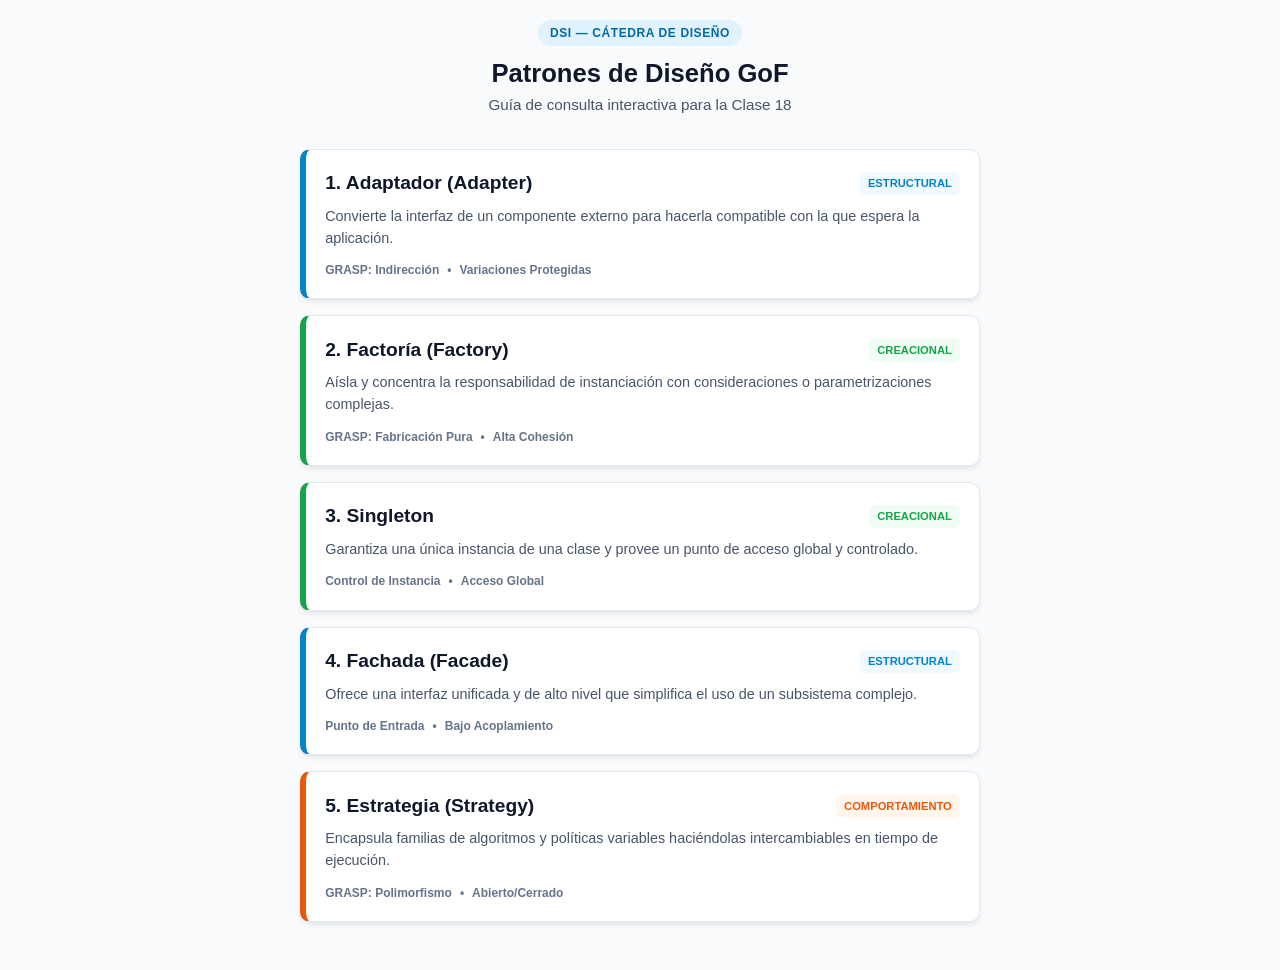
==== index.html @ 1aebd00d "initial commit upload preliminary version" ====
<!DOCTYPE html>
<html lang="es">
<head>
  <meta charset="UTF-8">
  <meta name="viewport" content="width=device-width, initial-scale=1.0">
  <title>Patrones GoF — Fichas Técnicas Clase 18</title>
  <link rel="stylesheet" href="styles.css">
</head>
<body>
  <div class="container">
    <header>
      <span class="header-badge">DSI — Cátedra de Diseño</span>
      <h1>Patrones de Diseño GoF</h1>
      <p class="subtitle">Guía de consulta interactiva para la Clase 18</p>
    </header>

    <main class="pattern-grid">
      <!-- 1. Adapter -->
      <a href="ficha-adapter.html" class="pattern-card" data-type="structural">
        <div class="card-top">
          <h2 class="card-title">1. Adaptador (Adapter)</h2>
          <span class="pill-tag tag-structural">Estructural</span>
        </div>
        <p class="card-desc">Convierte la interfaz de un componente externo para hacerla compatible con la que espera la aplicación.</p>
        <div class="card-meta">
          <span>GRASP: Indirección</span> • <span>Variaciones Protegidas</span>
        </div>
      </a>

      <!-- 2. Factory -->
      <a href="ficha-factory.html" class="pattern-card" data-type="creational">
        <div class="card-top">
          <h2 class="card-title">2. Factoría (Factory)</h2>
          <span class="pill-tag tag-creational">Creacional</span>
        </div>
        <p class="card-desc">Aísla y concentra la responsabilidad de instanciación con consideraciones o parametrizaciones complejas.</p>
        <div class="card-meta">
          <span>GRASP: Fabricación Pura</span> • <span>Alta Cohesión</span>
        </div>
      </a>

      <!-- 3. Singleton -->
      <a href="ficha-singleton.html" class="pattern-card" data-type="creational">
        <div class="card-top">
          <h2 class="card-title">3. Singleton</h2>
          <span class="pill-tag tag-creational">Creacional</span>
        </div>
        <p class="card-desc">Garantiza una única instancia de una clase y provee un punto de acceso global y controlado.</p>
        <div class="card-meta">
          <span>Control de Instancia</span> • <span>Acceso Global</span>
        </div>
      </a>

      <!-- 4. Facade -->
      <a href="ficha-facade.html" class="pattern-card" data-type="structural">
        <div class="card-top">
          <h2 class="card-title">4. Fachada (Facade)</h2>
          <span class="pill-tag tag-structural">Estructural</span>
        </div>
        <p class="card-desc">Ofrece una interfaz unificada y de alto nivel que simplifica el uso de un subsistema complejo.</p>
        <div class="card-meta">
          <span>Punto de Entrada</span> • <span>Bajo Acoplamiento</span>
        </div>
      </a>

      <!-- 5. Strategy -->
      <a href="ficha-strategy.html" class="pattern-card" data-type="behavioral">
        <div class="card-top">
          <h2 class="card-title">5. Estrategia (Strategy)</h2>
          <span class="pill-tag tag-behavioral">Comportamiento</span>
        </div>
        <p class="card-desc">Encapsula familias de algoritmos y políticas variables haciéndolas intercambiables en tiempo de ejecución.</p>
        <div class="card-meta">
          <span>GRASP: Polimorfismo</span> • <span>Abierto/Cerrado</span>
        </div>
      </a>
    </main>
  </div>
</body>
</html>
---- styles.css ----
:root {
  --font-system: -apple-system, BlinkMacSystemFont, "Segoe UI", Roboto, Helvetica, Arial, sans-serif;
  --bg-primary: #f8fafc;
  --bg-surface: #ffffff;
  --text-main: #0f172a;
  --text-muted: #475569;
  --border-color: #e2e8f0;
  
  /* Colores funcionales según la clasificación GoF */
  --badge-structural: #0284c7;  /* Adapter, Facade, Composite */
  --badge-creational: #16a34a;  /* Factory, Singleton */
  --badge-behavioral: #ea580c;  /* Strategy */
  --callout-warning: #dc2626;
  
  --radius-sm: 6px;
  --radius-md: 10px;
  --shadow-card: 0 4px 6px -1px rgba(0, 0, 0, 0.07), 0 2px 4px -2px rgba(0, 0, 0, 0.05);
}

* {
  box-sizing: border-box;
  margin: 0;
  padding: 0;
}

body {
  font-family: var(--font-system);
  background-color: var(--bg-primary);
  color: var(--text-main);
  line-height: 1.5;
  padding: 1.25rem 1rem 3rem 1rem;
  display: flex;
  justify-content: center;
}

.container {
  width: 100%;
  max-width: 680px;
}

/* Encabezado */
header {
  text-align: center;
  margin-bottom: 2rem;
}

.header-badge {
  display: inline-block;
  background-color: #e0f2fe;
  color: #0369a1;
  font-size: 0.75rem;
  font-weight: 700;
  letter-spacing: 0.05em;
  text-transform: uppercase;
  padding: 0.25rem 0.75rem;
  border-radius: 9999px;
  margin-bottom: 0.75rem;
}

h1 {
  font-size: 1.6rem;
  font-weight: 800;
  color: var(--text-main);
  line-height: 1.2;
}

.subtitle {
  font-size: 0.95rem;
  color: var(--text-muted);
  margin-top: 0.35rem;
}

/* Grilla de Patrones (Index) */
.pattern-grid {
  display: flex;
  flex-direction: column;
  gap: 1rem;
}

.pattern-card {
  background: var(--bg-surface);
  border: 1px solid var(--border-color);
  border-radius: var(--radius-md);
  padding: 1.2rem;
  text-decoration: none;
  color: inherit;
  box-shadow: var(--shadow-card);
  transition: transform 0.15s ease, border-color 0.15s ease;
  position: relative;
  display: block;
}

.pattern-card:active {
  transform: scale(0.98);
}

.pattern-card[data-type="structural"] { border-left: 6px solid var(--badge-structural); }
.pattern-card[data-type="creational"] { border-left: 6px solid var(--badge-creational); }
.pattern-card[data-type="behavioral"] { border-left: 6px solid var(--badge-behavioral); }

.card-top {
  display: flex;
  justify-content: space-between;
  align-items: center;
  margin-bottom: 0.5rem;
}

.card-title {
  font-size: 1.2rem;
  font-weight: 700;
}

.pill-tag {
  font-size: 0.7rem;
  font-weight: 700;
  text-transform: uppercase;
  padding: 0.2rem 0.5rem;
  border-radius: var(--radius-sm);
}

.tag-structural { background-color: #f0f9ff; color: var(--badge-structural); }
.tag-creational { background-color: #f0fdf4; color: var(--badge-creational); }
.tag-behavioral { background-color: #fff7ed; color: var(--badge-behavioral); }

.card-desc {
  font-size: 0.9rem;
  color: var(--text-muted);
  margin-bottom: 0.75rem;
}

.card-meta {
  font-size: 0.75rem;
  color: #64748b;
  display: flex;
  gap: 0.5rem;
  font-weight: 600;
}

/* Estilos para las Fichas Detalladas */
.nav-back {
  display: inline-flex;
  align-items: center;
  gap: 0.35rem;
  color: #2563eb;
  font-size: 0.9rem;
  text-decoration: none;
  font-weight: 600;
  margin-bottom: 1.2rem;
}

.ficha-box {
  background: var(--bg-surface);
  border: 1px solid var(--border-color);
  border-radius: var(--radius-md);
  box-shadow: var(--shadow-card);
  padding: 1.5rem;
  margin-bottom: 1.25rem;
}

.section-title {
  font-size: 1rem;
  text-transform: uppercase;
  letter-spacing: 0.05em;
  color: var(--text-muted);
  margin-bottom: 0.5rem;
  font-weight: 700;
}

/* Acordeón interactivo nativo (Details/Summary) */
details {
  background-color: #f1f5f9;
  border: 1px solid var(--border-color);
  border-radius: var(--radius-sm);
  padding: 0.75rem;
  margin-top: 0.75rem;
}

summary {
  font-weight: 600;
  cursor: pointer;
  outline: none;
  color: #1e293b;
}

details p, details ul {
  margin-top: 0.5rem;
  font-size: 0.88rem;
  color: var(--text-muted);
}

ul {
  padding-left: 1.2rem;
}

/* Bloque destacado para la analogía del voltaje y advertencias semánticas */
.callout-box {
  background-color: #fef2f2;
  border-left: 4px solid var(--callout-warning);
  padding: 1rem;
  border-radius: var(--radius-sm);
  margin-top: 1rem;
}

.callout-title {
  font-weight: 700;
  color: #991b1b;
  font-size: 0.9rem;
  margin-bottom: 0.25rem;
}

.callout-box p {
  font-size: 0.85rem;
  color: #7f1d1d;
  margin: 0;
}

/* Representación textual de contratos y diagramas */
.code-contract {
  background: #0f172a;
  color: #f8fafc;
  padding: 0.8rem;
  border-radius: var(--radius-sm);
  font-family: monospace;
  font-size: 0.85rem;
  overflow-x: auto;
  margin-top: 0.5rem;
}
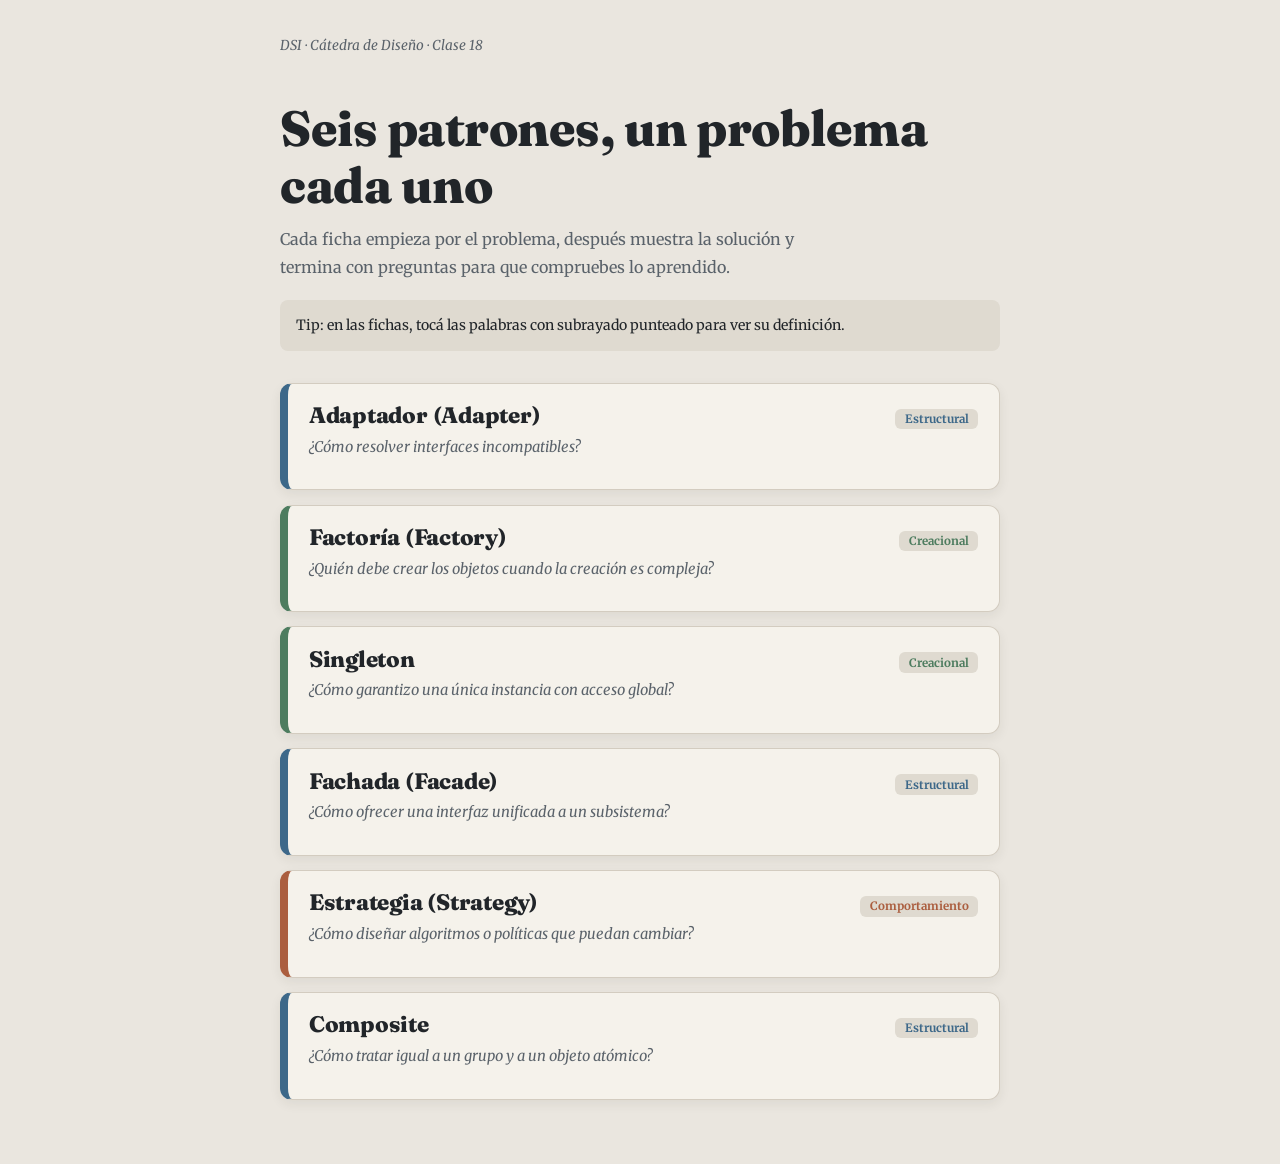
==== commit 3ba58edb: "Add files via upload" ====
--- a/index.html
+++ b/index.html
@@ -2,79 +2,90 @@
 <html lang="es">
 <head>
   <meta charset="UTF-8">
-  <meta name="viewport" content="width=device-width, initial-scale=1.0">
-  <title>Patrones GoF — Fichas Técnicas Clase 18</title>
+  <meta name="viewport" content="width=device-width, initial-scale=1.0, viewport-fit=cover">
+  <title>Patrones GoF — Fichas de estudio</title>
   <link rel="stylesheet" href="styles.css">
 </head>
 <body>
-  <div class="container">
-    <header>
-      <span class="header-badge">DSI — Cátedra de Diseño</span>
-      <h1>Patrones de Diseño GoF</h1>
-      <p class="subtitle">Guía de consulta interactiva para la Clase 18</p>
+  <div class="wrap">
+    <div class="top">
+      <span class="brand">DSI · Cátedra de Diseño · Clase 18</span>
+    </div>
+
+    <header class="hero">
+      <h1>Seis patrones, un problema cada uno</h1>
+      <p>Cada ficha empieza por el problema, después muestra la solución y termina con preguntas para que compruebes lo aprendido.</p>
     </header>
 
-    <main class="pattern-grid">
+    <p class="hint">Tip: en las fichas, tocá las palabras con subrayado punteado para ver su definición.</p>
+
+    <ul class="list">
       <!-- 1. Adapter -->
-      <a href="ficha-adapter.html" class="pattern-card" data-type="structural">
-        <div class="card-top">
-          <h2 class="card-title">1. Adaptador (Adapter)</h2>
-          <span class="pill-tag tag-structural">Estructural</span>
-        </div>
-        <p class="card-desc">Convierte la interfaz de un componente externo para hacerla compatible con la que espera la aplicación.</p>
-        <div class="card-meta">
-          <span>GRASP: Indirección</span> • <span>Variaciones Protegidas</span>
-        </div>
-      </a>
+      <li>
+        <a href="ficha-adapter.html" class="item" style="--accent: var(--structural)">
+          <div class="item-head">
+            <h2>Adaptador (Adapter)</h2>
+            <span class="tag">Estructural</span>
+          </div>
+          <p class="q">¿Cómo resolver interfaces incompatibles?</p>
+        </a>
+      </li>
 
       <!-- 2. Factory -->
-      <a href="ficha-factory.html" class="pattern-card" data-type="creational">
-        <div class="card-top">
-          <h2 class="card-title">2. Factoría (Factory)</h2>
-          <span class="pill-tag tag-creational">Creacional</span>
-        </div>
-        <p class="card-desc">Aísla y concentra la responsabilidad de instanciación con consideraciones o parametrizaciones complejas.</p>
-        <div class="card-meta">
-          <span>GRASP: Fabricación Pura</span> • <span>Alta Cohesión</span>
-        </div>
-      </a>
+      <li>
+        <a href="ficha-factory.html" class="item" style="--accent: var(--creational)">
+          <div class="item-head">
+            <h2>Factoría (Factory)</h2>
+            <span class="tag">Creacional</span>
+          </div>
+          <p class="q">¿Quién debe crear los objetos cuando la creación es compleja?</p>
+        </a>
+      </li>
 
       <!-- 3. Singleton -->
-      <a href="ficha-singleton.html" class="pattern-card" data-type="creational">
-        <div class="card-top">
-          <h2 class="card-title">3. Singleton</h2>
-          <span class="pill-tag tag-creational">Creacional</span>
-        </div>
-        <p class="card-desc">Garantiza una única instancia de una clase y provee un punto de acceso global y controlado.</p>
-        <div class="card-meta">
-          <span>Control de Instancia</span> • <span>Acceso Global</span>
-        </div>
-      </a>
+      <li>
+        <a href="ficha-singleton.html" class="item" style="--accent: var(--creational)">
+          <div class="item-head">
+            <h2>Singleton</h2>
+            <span class="tag">Creacional</span>
+          </div>
+          <p class="q">¿Cómo garantizo una única instancia con acceso global?</p>
+        </a>
+      </li>
 
       <!-- 4. Facade -->
-      <a href="ficha-facade.html" class="pattern-card" data-type="structural">
-        <div class="card-top">
-          <h2 class="card-title">4. Fachada (Facade)</h2>
-          <span class="pill-tag tag-structural">Estructural</span>
-        </div>
-        <p class="card-desc">Ofrece una interfaz unificada y de alto nivel que simplifica el uso de un subsistema complejo.</p>
-        <div class="card-meta">
-          <span>Punto de Entrada</span> • <span>Bajo Acoplamiento</span>
-        </div>
-      </a>
+      <li>
+        <a href="ficha-facade.html" class="item" style="--accent: var(--structural)">
+          <div class="item-head">
+            <h2>Fachada (Facade)</h2>
+            <span class="tag">Estructural</span>
+          </div>
+          <p class="q">¿Cómo ofrecer una interfaz unificada a un subsistema?</p>
+        </a>
+      </li>
 
       <!-- 5. Strategy -->
-      <a href="ficha-strategy.html" class="pattern-card" data-type="behavioral">
-        <div class="card-top">
-          <h2 class="card-title">5. Estrategia (Strategy)</h2>
-          <span class="pill-tag tag-behavioral">Comportamiento</span>
-        </div>
-        <p class="card-desc">Encapsula familias de algoritmos y políticas variables haciéndolas intercambiables en tiempo de ejecución.</p>
-        <div class="card-meta">
-          <span>GRASP: Polimorfismo</span> • <span>Abierto/Cerrado</span>
-        </div>
-      </a>
-    </main>
+      <li>
+        <a href="ficha-strategy.html" class="item" style="--accent: var(--behavioral)">
+          <div class="item-head">
+            <h2>Estrategia (Strategy)</h2>
+            <span class="tag">Comportamiento</span>
+          </div>
+          <p class="q">¿Cómo diseñar algoritmos o políticas que puedan cambiar?</p>
+        </a>
+      </li>
+
+      <!-- 6. Composite -->
+      <li>
+        <a href="ficha-composite.html" class="item" style="--accent: var(--structural)">
+          <div class="item-head">
+            <h2>Composite</h2>
+            <span class="tag">Estructural</span>
+          </div>
+          <p class="q">¿Cómo tratar igual a un grupo y a un objeto atómico?</p>
+        </a>
+      </li>
+    </ul>
   </div>
 </body>
 </html>
--- a/styles.css
+++ b/styles.css
@@ -1,227 +1,240 @@
+@import url('https://fonts.googleapis.com/css2?family=Fraunces:opsz,wght@9..144,700..900&family=Merriweather:ital,wght@0,300;0,400;0,700;1,300&family=JetBrains+Mono:wght@400;500&display=swap');
+
 :root {
-  --font-system: -apple-system, BlinkMacSystemFont, "Segoe UI", Roboto, Helvetica, Arial, sans-serif;
-  --bg-primary: #f8fafc;
-  --bg-surface: #ffffff;
-  --text-main: #0f172a;
-  --text-muted: #475569;
-  --border-color: #e2e8f0;
-  
-  /* Colores funcionales según la clasificación GoF */
-  --badge-structural: #0284c7;  /* Adapter, Facade, Composite */
-  --badge-creational: #16a34a;  /* Factory, Singleton */
-  --badge-behavioral: #ea580c;  /* Strategy */
-  --callout-warning: #dc2626;
-  
-  --radius-sm: 6px;
-  --radius-md: 10px;
-  --shadow-card: 0 4px 6px -1px rgba(0, 0, 0, 0.07), 0 2px 4px -2px rgba(0, 0, 0, 0.05);
-}
-
-* {
-  box-sizing: border-box;
-  margin: 0;
-  padding: 0;
-}
+  --font-display: 'Fraunces', Georgia, serif;
+  --font-body: 'Merriweather', Georgia, serif;
+  --font-code: 'JetBrains Mono', monospace;
+
+  /* Colores exactos de la captura original (Modo Claro) */
+  --bg-canvas: #eae6df;
+  --bg-card: #f5f2eb;
+  --bg-inset: #dfdad0;
+  --text-primary: #212529;
+  --text-secondary: #5a626a;
+  --border-subtle: #d3ccc0;
+
+  --structural: #3d6889;
+  --creational: #4d7c5f;
+  --behavioral: #ab5e3f;
+  --warning: #9e3d38;
+
+  --tint-warn: #f7e8e7;
+  --tint-ok: #e4efe7;
+  --code-bg: #25282d;
+  --code-fg: #ebe7e0;
+  --shadow: 0 4px 12px rgba(45, 38, 30, 0.07);
+}
+
+@media (prefers-color-scheme: dark) {
+  :root {
+    --bg-canvas: #1c1a17;
+    --bg-card: #26231f;
+    --bg-inset: #33302a;
+    --text-primary: #ece8e0;
+    --text-secondary: #a9a89f;
+    --border-subtle: #403c34;
+    --structural: #7fb0d3;
+    --creational: #88c09b;
+    --behavioral: #e0906f;
+    --warning: #e58c86;
+    --tint-warn: #3a2523;
+    --tint-ok: #22302a;
+    --code-bg: #141311;
+    --shadow: none;
+  }
+}
+
+* { box-sizing: border-box; margin: 0; padding: 0; }
 
 body {
-  font-family: var(--font-system);
-  background-color: var(--bg-primary);
-  color: var(--text-main);
-  line-height: 1.5;
-  padding: 1.25rem 1rem 3rem 1rem;
+  min-height: 100vh;
+  background: var(--bg-canvas);
+  color: var(--text-primary);
+  font: 400 16px/1.75 var(--font-body);
+  padding: 1.5rem 1rem 4rem;
   display: flex;
   justify-content: center;
 }
 
-.container {
+.wrap { width: 100%; max-width: 720px; margin: 0 auto; }
+
+h1, h2, h3 { 
+  font-family: var(--font-display); 
+  font-weight: 800; 
+  line-height: 1.15; 
+  letter-spacing: -0.01em; 
+}
+
+.top { 
+  display: flex; 
+  justify-content: space-between; 
+  align-items: center; 
+  margin-bottom: 2rem; 
+  min-height: 44px; 
+}
+
+.back { 
+  text-decoration: none; 
+  padding: 0.6rem 0.2rem; 
+  font-weight: 700; 
+  font-size: 0.9rem; 
+  color: var(--text-secondary); 
+}
+.back:hover { color: var(--text-primary); }
+.brand { font-size: 0.85rem; color: var(--text-secondary); font-style: italic; }
+
+/* Header e Índice */
+.hero h1 { font-size: clamp(2.1rem, 7vw, 3.1rem); margin-bottom: 0.7rem; }
+.hero p { color: var(--text-secondary); max-width: 52ch; }
+.hint { margin: 1.2rem 0 2rem; padding: 0.8rem 1rem; background: var(--bg-inset); border-radius: 8px; font-size: 0.88rem; }
+.list { display: grid; gap: 0.9rem; list-style: none; }
+
+/* Tarjetas del menú - Eliminación total y forzada del subrayado */
+a.item, 
+a.item *, 
+a.item:hover, 
+a.item:visited, 
+a.item:active, 
+a.item:focus {
+  text-decoration: none !important;
+}
+
+.item {
+  display: block;
   width: 100%;
-  max-width: 680px;
-}
-
-/* Encabezado */
-header {
-  text-align: center;
-  margin-bottom: 2rem;
-}
-
-.header-badge {
-  display: inline-block;
-  background-color: #e0f2fe;
-  color: #0369a1;
-  font-size: 0.75rem;
-  font-weight: 700;
-  letter-spacing: 0.05em;
-  text-transform: uppercase;
-  padding: 0.25rem 0.75rem;
-  border-radius: 9999px;
-  margin-bottom: 0.75rem;
-}
-
-h1 {
-  font-size: 1.6rem;
-  font-weight: 800;
-  color: var(--text-main);
-  line-height: 1.2;
-}
-
-.subtitle {
-  font-size: 0.95rem;
-  color: var(--text-muted);
-  margin-top: 0.35rem;
-}
-
-/* Grilla de Patrones (Index) */
-.pattern-grid {
-  display: flex;
-  flex-direction: column;
-  gap: 1rem;
-}
-
-.pattern-card {
-  background: var(--bg-surface);
-  border: 1px solid var(--border-color);
-  border-radius: var(--radius-md);
-  padding: 1.2rem;
-  text-decoration: none;
-  color: inherit;
-  box-shadow: var(--shadow-card);
-  transition: transform 0.15s ease, border-color 0.15s ease;
-  position: relative;
-  display: block;
-}
-
-.pattern-card:active {
-  transform: scale(0.98);
-}
-
-.pattern-card[data-type="structural"] { border-left: 6px solid var(--badge-structural); }
-.pattern-card[data-type="creational"] { border-left: 6px solid var(--badge-creational); }
-.pattern-card[data-type="behavioral"] { border-left: 6px solid var(--badge-behavioral); }
-
-.card-top {
+  text-align: left;
+  background: var(--bg-card);
+  border: 1px solid var(--border-subtle);
+  border-left: 8px solid var(--accent);
+  border-radius: 12px;
+  padding: 1.2rem 1.3rem;
+  box-shadow: var(--shadow);
+  transition: transform 0.15s ease;
+  cursor: pointer;
+}
+
+.item:hover { transform: translateX(4px); }
+
+.item-head {
   display: flex;
   justify-content: space-between;
-  align-items: center;
-  margin-bottom: 0.5rem;
-}
-
-.card-title {
-  font-size: 1.2rem;
-  font-weight: 700;
-}
-
-.pill-tag {
-  font-size: 0.7rem;
-  font-weight: 700;
-  text-transform: uppercase;
-  padding: 0.2rem 0.5rem;
-  border-radius: var(--radius-sm);
-}
-
-.tag-structural { background-color: #f0f9ff; color: var(--badge-structural); }
-.tag-creational { background-color: #f0fdf4; color: var(--badge-creational); }
-.tag-behavioral { background-color: #fff7ed; color: var(--badge-behavioral); }
-
-.card-desc {
-  font-size: 0.9rem;
-  color: var(--text-muted);
-  margin-bottom: 0.75rem;
-}
-
-.card-meta {
-  font-size: 0.75rem;
-  color: #64748b;
-  display: flex;
+  align-items: baseline;
   gap: 0.5rem;
-  font-weight: 600;
-}
-
-/* Estilos para las Fichas Detalladas */
-.nav-back {
-  display: inline-flex;
-  align-items: center;
-  gap: 0.35rem;
-  color: #2563eb;
-  font-size: 0.9rem;
-  text-decoration: none;
-  font-weight: 600;
-  margin-bottom: 1.2rem;
-}
-
-.ficha-box {
-  background: var(--bg-surface);
-  border: 1px solid var(--border-color);
-  border-radius: var(--radius-md);
-  box-shadow: var(--shadow-card);
-  padding: 1.5rem;
-  margin-bottom: 1.25rem;
-}
-
-.section-title {
-  font-size: 1rem;
-  text-transform: uppercase;
-  letter-spacing: 0.05em;
-  color: var(--text-muted);
-  margin-bottom: 0.5rem;
-  font-weight: 700;
-}
-
-/* Acordeón interactivo nativo (Details/Summary) */
-details {
-  background-color: #f1f5f9;
-  border: 1px solid var(--border-color);
-  border-radius: var(--radius-sm);
-  padding: 0.75rem;
-  margin-top: 0.75rem;
-}
-
-summary {
-  font-weight: 600;
-  cursor: pointer;
-  outline: none;
-  color: #1e293b;
-}
-
-details p, details ul {
-  margin-top: 0.5rem;
-  font-size: 0.88rem;
-  color: var(--text-muted);
-}
-
-ul {
-  padding-left: 1.2rem;
-}
-
-/* Bloque destacado para la analogía del voltaje y advertencias semánticas */
-.callout-box {
-  background-color: #fef2f2;
-  border-left: 4px solid var(--callout-warning);
-  padding: 1rem;
-  border-radius: var(--radius-sm);
-  margin-top: 1rem;
-}
-
-.callout-title {
-  font-weight: 700;
-  color: #991b1b;
-  font-size: 0.9rem;
-  margin-bottom: 0.25rem;
-}
-
-.callout-box p {
-  font-size: 0.85rem;
-  color: #7f1d1d;
-  margin: 0;
-}
-
-/* Representación textual de contratos y diagramas */
-.code-contract {
-  background: #0f172a;
-  color: #f8fafc;
-  padding: 0.8rem;
-  border-radius: var(--radius-sm);
-  font-family: monospace;
-  font-size: 0.85rem;
-  overflow-x: auto;
-  margin-top: 0.5rem;
-}+}
+
+.item h2 { 
+  font-size: 1.4rem; 
+  color: var(--text-primary); 
+}
+
+.item .q { 
+  font-style: italic; 
+  color: var(--text-secondary); 
+  font-size: 0.92rem; 
+  margin: 0.35rem 0 0.6rem; 
+}
+
+.tag { 
+  font: 700 0.72rem var(--font-body); 
+  padding: 0.2rem 0.6rem; 
+  border-radius: 6px; 
+  background: var(--bg-inset); 
+  color: var(--accent); 
+  white-space: nowrap; 
+}
+
+/* Fichas individuales */
+.head { border-left: 8px solid var(--accent); padding-left: 1rem; margin-bottom: 1.6rem; }
+.head h1 { font-size: clamp(2rem, 7vw, 2.8rem); margin-top: 0.5rem; }
+.analogy { margin-top: 0.6rem; font-style: italic; color: var(--text-secondary); }
+
+.step { 
+  background: var(--bg-card); 
+  border: 1px solid var(--border-subtle); 
+  border-radius: 12px; 
+  padding: 1.4rem; 
+  margin-bottom: 1.1rem; 
+  box-shadow: var(--shadow); 
+}
+.step h3 { font-size: 1.2rem; margin-bottom: 0.5rem; color: var(--accent); }
+.step p + p, .step p + ul { margin-top: 0.7rem; }
+.step ul { padding-left: 1.25rem; margin-top: 0.5rem; }
+.step li { margin-bottom: 0.45rem; font-size: 0.92rem; }
+
+.bad { background: var(--tint-warn); border-left: 5px solid var(--warning); }
+.bad h3 { color: var(--warning); }
+.good { background: var(--tint-ok); border-left: 5px solid var(--creational); }
+.good h3 { color: var(--creational); }
+
+/* Subrayado punteado en conceptos */
+.term { 
+  background: none; 
+  border: 0; 
+  border-bottom: 2px dotted var(--accent); 
+  font-weight: 700; 
+  padding: 0 1px; 
+  color: var(--text-primary); 
+  cursor: pointer; 
+}
+.term:hover { background: var(--bg-inset); }
+
+#pop {
+  position: fixed; 
+  z-index: 20; 
+  width: min(320px, calc(100vw - 2rem));
+  background: var(--bg-card); 
+  color: var(--text-primary);
+  border: 1px solid var(--border-subtle); 
+  border-top: 5px solid var(--accent);
+  border-radius: 12px; 
+  padding: 1rem 1.1rem; 
+  box-shadow: 0 10px 30px rgba(0,0,0,0.25);
+  font-size: 0.88rem; 
+  line-height: 1.6;
+}
+#pop[hidden] { display: none; }
+#pop b { display: block; font: 800 1.05rem var(--font-display); margin-bottom: 0.25rem; }
+#pop small { display: block; margin-top: 0.5rem; color: var(--text-secondary); font-style: italic; }
+#pop .x { position: absolute; top: 0.2rem; right: 0.3rem; background: none; border: 0; width: 36px; height: 36px; font-size: 1.2rem; cursor: pointer; }
+
+/* UML renderizado */
+.uml { overflow-x: auto; margin-top: 0.8rem; background: var(--bg-inset); border-radius: 8px; padding: 0.5rem; }
+.uml svg { min-width: 560px; width: 100%; height: auto; display: block; }
+.uml text { font: 12px var(--font-code); fill: var(--text-primary); }
+.uml .t { font-family: var(--font-body); font-weight: 700; }
+.uml .box { fill: var(--bg-card); stroke: var(--text-primary); stroke-width: 1.4; }
+.uml .ln { stroke: var(--text-primary); fill: none; stroke-width: 1.4; }
+.legend { list-style: disc; padding-left: 1.2rem; margin-top: 0.8rem; font-size: 0.9rem; }
+.legend li { margin-top: 0.45rem; }
+
+/* Quizzes y navegación inferior */
+.qq { padding: 1rem 0; border-top: 1px solid var(--border-subtle); }
+.opts { display: grid; gap: 0.5rem; margin-top: 0.8rem; }
+.opt { 
+  text-align: left; 
+  background: var(--bg-inset); 
+  border: 2px solid transparent; 
+  border-radius: 8px; 
+  padding: 0.7rem 0.9rem; 
+  min-height: 44px; 
+  font-size: 0.92rem; 
+  cursor: pointer; 
+}
+.opt:hover { border-color: var(--accent); }
+.opt.ok { border-color: var(--creational); background: var(--tint-ok); }
+.opt.no { border-color: var(--warning); background: var(--tint-warn); }
+.fb { margin-top: 0.8rem; font-size: 0.9rem; min-height: 1.5em; }
+
+.nav-links { display: flex; justify-content: space-between; gap: 0.8rem; margin-top: 1.6rem; }
+.nav-links a { 
+  flex: 1; 
+  text-align: center; 
+  text-decoration: none; 
+  padding: 0.8rem 1rem; 
+  border: 1px solid var(--border-subtle); 
+  background: var(--bg-card); 
+  border-radius: 10px; 
+  font-weight: 700; 
+  color: var(--text-primary); 
+}
+.nav-links a:hover { border-color: var(--accent); }
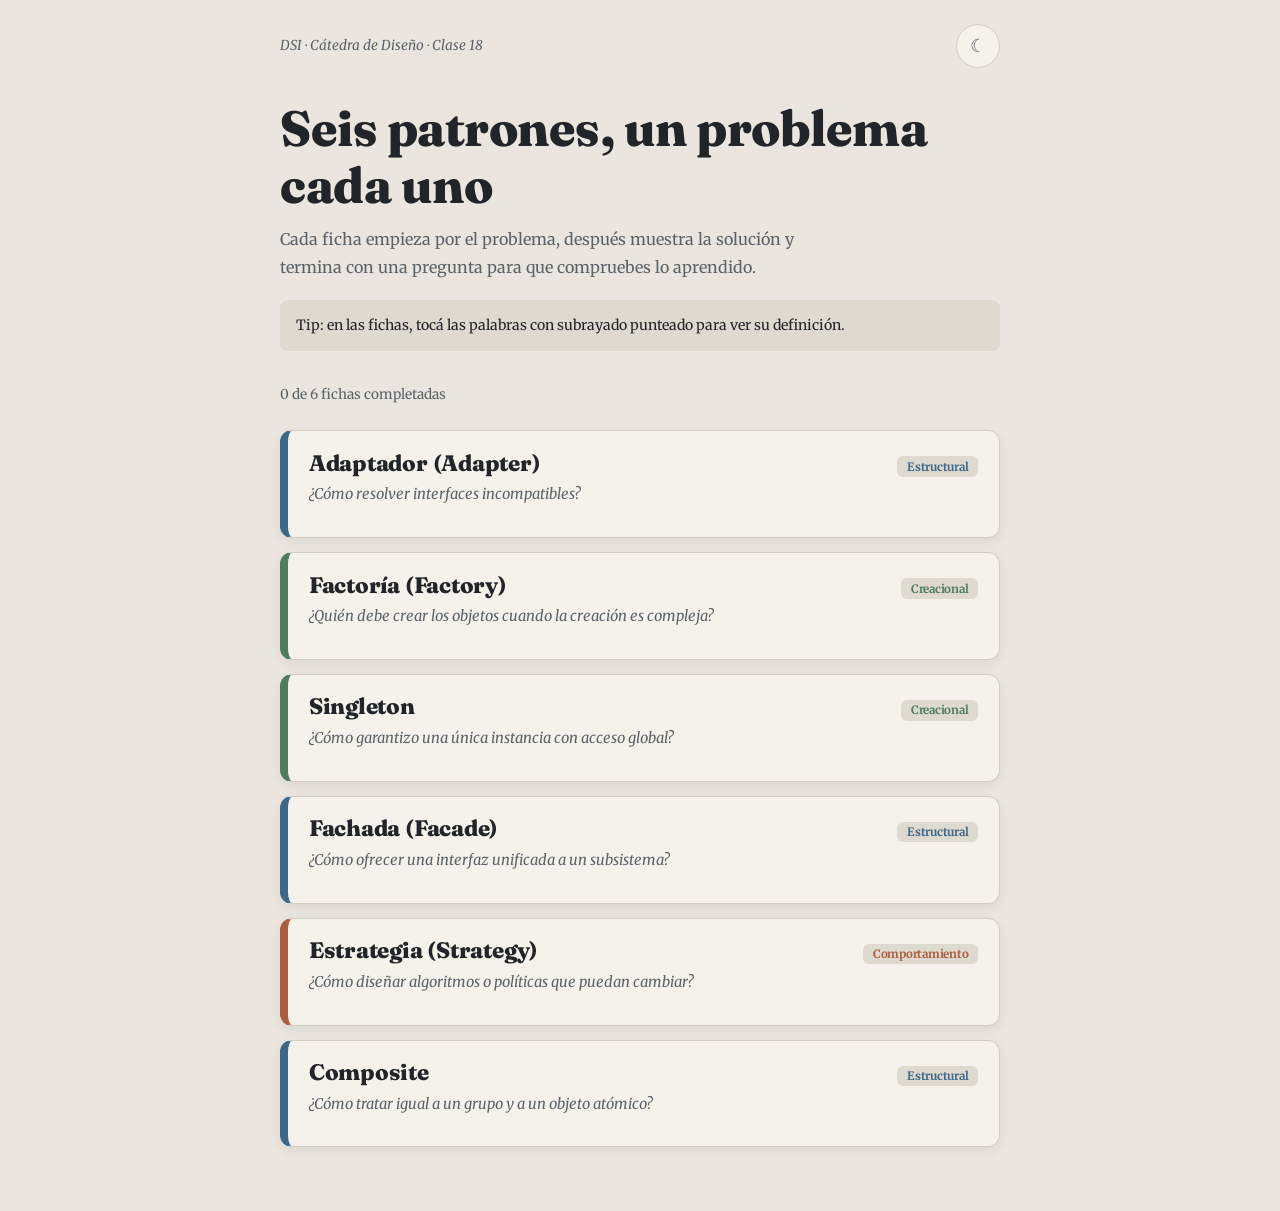
==== commit debef2da: "version final del diseño de la pag html falta cambios en lo que es la teoria" ====
--- a/index.html
+++ b/index.html
@@ -2,90 +2,81 @@
 <html lang="es">
 <head>
   <meta charset="UTF-8">
-  <meta name="viewport" content="width=device-width, initial-scale=1.0, viewport-fit=cover">
+  <meta name="viewport" content="width=device-width, initial-scale=1, viewport-fit=cover">
   <title>Patrones GoF — Fichas de estudio</title>
+  <link rel="preconnect" href="https://fonts.googleapis.com">
+  <link rel="preconnect" href="https://fonts.gstatic.com" crossorigin>
+  <link href="https://fonts.googleapis.com/css2?family=Fraunces:opsz,wght@9..144,700..900&family=Merriweather:ital,wght@0,300;0,400;0,700;1,300&family=JetBrains+Mono:wght@400;500&display=swap" rel="stylesheet">
   <link rel="stylesheet" href="styles.css">
+  <script>
+    // Aplica el tema elegido ANTES de pintar la página, para evitar un parpadeo
+    // de colores. Es lo único que no puede esperar a script.js (que va con defer).
+    try { const t = localStorage.getItem('gof-tema'); if (t) document.documentElement.dataset.theme = t; } catch {}
+  </script>
+  <script src="script.js" defer></script>
 </head>
 <body>
-  <div class="wrap">
+  <main class="wrap">
     <div class="top">
       <span class="brand">DSI · Cátedra de Diseño · Clase 18</span>
+      <button class="theme-toggle" type="button" aria-label="Cambiar tema"><span aria-hidden="true">◐</span></button>
     </div>
 
     <header class="hero">
       <h1>Seis patrones, un problema cada uno</h1>
-      <p>Cada ficha empieza por el problema, después muestra la solución y termina con preguntas para que compruebes lo aprendido.</p>
+      <p>Cada ficha empieza por el problema, después muestra la solución y termina con una pregunta para que compruebes lo aprendido.</p>
     </header>
 
     <p class="hint">Tip: en las fichas, tocá las palabras con subrayado punteado para ver su definición.</p>
+    <p class="progress" aria-live="polite">0 de 6 fichas completadas</p>
 
     <ul class="list">
-      <!-- 1. Adapter -->
       <li>
-        <a href="ficha-adapter.html" class="item" style="--accent: var(--structural)">
-          <div class="item-head">
-            <h2>Adaptador (Adapter)</h2>
-            <span class="tag">Estructural</span>
-          </div>
+        <a class="item cat-structural" href="ficha-adapter.html" data-id="adapter">
+          <h2>Adaptador (Adapter)<span class="tag">Estructural</span></h2>
           <p class="q">¿Cómo resolver interfaces incompatibles?</p>
+          <span class="done" hidden>✓ Completada</span>
         </a>
       </li>
-
-      <!-- 2. Factory -->
       <li>
-        <a href="ficha-factory.html" class="item" style="--accent: var(--creational)">
-          <div class="item-head">
-            <h2>Factoría (Factory)</h2>
-            <span class="tag">Creacional</span>
-          </div>
+        <a class="item cat-creational" href="ficha-factory.html" data-id="factory">
+          <h2>Factoría (Factory)<span class="tag">Creacional</span></h2>
           <p class="q">¿Quién debe crear los objetos cuando la creación es compleja?</p>
+          <span class="done" hidden>✓ Completada</span>
         </a>
       </li>
-
-      <!-- 3. Singleton -->
       <li>
-        <a href="ficha-singleton.html" class="item" style="--accent: var(--creational)">
-          <div class="item-head">
-            <h2>Singleton</h2>
-            <span class="tag">Creacional</span>
-          </div>
+        <a class="item cat-creational" href="ficha-singleton.html" data-id="singleton">
+          <h2>Singleton<span class="tag">Creacional</span></h2>
           <p class="q">¿Cómo garantizo una única instancia con acceso global?</p>
+          <span class="done" hidden>✓ Completada</span>
         </a>
       </li>
-
-      <!-- 4. Facade -->
       <li>
-        <a href="ficha-facade.html" class="item" style="--accent: var(--structural)">
-          <div class="item-head">
-            <h2>Fachada (Facade)</h2>
-            <span class="tag">Estructural</span>
-          </div>
+        <a class="item cat-structural" href="ficha-facade.html" data-id="facade">
+          <h2>Fachada (Facade)<span class="tag">Estructural</span></h2>
           <p class="q">¿Cómo ofrecer una interfaz unificada a un subsistema?</p>
+          <span class="done" hidden>✓ Completada</span>
         </a>
       </li>
-
-      <!-- 5. Strategy -->
       <li>
-        <a href="ficha-strategy.html" class="item" style="--accent: var(--behavioral)">
-          <div class="item-head">
-            <h2>Estrategia (Strategy)</h2>
-            <span class="tag">Comportamiento</span>
-          </div>
+        <a class="item cat-behavioral" href="ficha-strategy.html" data-id="strategy">
+          <h2>Estrategia (Strategy)<span class="tag">Comportamiento</span></h2>
           <p class="q">¿Cómo diseñar algoritmos o políticas que puedan cambiar?</p>
+          <span class="done" hidden>✓ Completada</span>
         </a>
       </li>
-
-      <!-- 6. Composite -->
       <li>
-        <a href="ficha-composite.html" class="item" style="--accent: var(--structural)">
-          <div class="item-head">
-            <h2>Composite</h2>
-            <span class="tag">Estructural</span>
-          </div>
+        <a class="item cat-structural" href="ficha-composite.html" data-id="composite">
+          <h2>Composite<span class="tag">Estructural</span></h2>
           <p class="q">¿Cómo tratar igual a un grupo y a un objeto atómico?</p>
+          <span class="done" hidden>✓ Completada</span>
         </a>
       </li>
     </ul>
-  </div>
+  </main>
+
+  <!-- Popover de conceptos (lo maneja script.js) -->
+  <div id="pop" role="dialog" aria-live="polite" hidden></div>
 </body>
-</html>+</html>
--- a/styles.css
+++ b/styles.css
@@ -1,32 +1,49 @@
-@import url('https://fonts.googleapis.com/css2?family=Fraunces:opsz,wght@9..144,700..900&family=Merriweather:ital,wght@0,300;0,400;0,700;1,300&family=JetBrains+Mono:wght@400;500&display=swap');
-
+/* ==========================================================================
+   Patrones GoF — Fichas de estudio
+   Hoja de estilos compartida por index.html y todas las ficha-*.html
+   ========================================================================== */
+
+/* --------------------------------------------------------------------------
+   1. Tokens de diseño
+   Tema claro "Warm Paper / Lino suave" por defecto. El oscuro se activa por
+   preferencia del sistema o eligiéndolo con el botón (data-theme en <html>).
+   -------------------------------------------------------------------------- */
 :root {
+  /* Tipografías */
   --font-display: 'Fraunces', Georgia, serif;
   --font-body: 'Merriweather', Georgia, serif;
   --font-code: 'JetBrains Mono', monospace;
 
-  /* Colores exactos de la captura original (Modo Claro) */
-  --bg-canvas: #eae6df;
-  --bg-card: #f5f2eb;
-  --bg-inset: #dfdad0;
-  --text-primary: #212529;
-  --text-secondary: #5a626a;
-  --border-subtle: #d3ccc0;
-
+  /* Superficies y texto (modo claro) */
+  --bg-canvas: #eae6df;      /* arena / lino desaturado */
+  --bg-card: #f5f2eb;        /* pergamino claro */
+  --bg-inset: #dfdad0;       /* insets / fondos secundarios */
+  --text-primary: #212529;   /* grafito oscuro, no negro puro */
+  --text-secondary: #5a626a; /* gris medio desaturado */
+  --border-subtle: #d3ccc0;  /* bordes sutiles */
+
+  /* Colores por categoría de patrón */
   --structural: #3d6889;
   --creational: #4d7c5f;
   --behavioral: #ab5e3f;
   --warning: #9e3d38;
 
+  /* Tintes y código */
   --tint-warn: #f7e8e7;
   --tint-ok: #e4efe7;
   --code-bg: #25282d;
   --code-fg: #ebe7e0;
-  --shadow: 0 4px 12px rgba(45, 38, 30, 0.07);
-}
-
+  --shadow: 0 4px 12px rgba(45, 38, 30, .07);
+
+  /* Áreas seguras en móviles */
+  box-sizing: border-box;
+  padding-top: env(safe-area-inset-top, 0px);
+  padding-bottom: env(safe-area-inset-bottom, 0px);
+}
+
+/* Tema oscuro: por preferencia del sistema (salvo que se fuerce claro) */
 @media (prefers-color-scheme: dark) {
-  :root {
+  :root:not([data-theme="light"]) {
     --bg-canvas: #1c1a17;
     --bg-card: #26231f;
     --bg-inset: #33302a;
@@ -44,59 +61,172 @@
   }
 }
 
-* { box-sizing: border-box; margin: 0; padding: 0; }
+/* Tema oscuro forzado */
+:root[data-theme="dark"] {
+  --bg-canvas: #1c1a17;
+  --bg-card: #26231f;
+  --bg-inset: #33302a;
+  --text-primary: #ece8e0;
+  --text-secondary: #a9a89f;
+  --border-subtle: #403c34;
+  --structural: #7fb0d3;
+  --creational: #88c09b;
+  --behavioral: #e0906f;
+  --warning: #e58c86;
+  --tint-warn: #3a2523;
+  --tint-ok: #22302a;
+  --code-bg: #141311;
+  --shadow: none;
+}
+
+/* Acento según categoría (reemplaza los style="--accent:..." inline) */
+.cat-structural { --accent: var(--structural); }
+.cat-creational { --accent: var(--creational); }
+.cat-behavioral { --accent: var(--behavioral); }
+
+/* --------------------------------------------------------------------------
+   2. Base
+   -------------------------------------------------------------------------- */
+html {
+  height: 100%;
+  scroll-padding-top: env(safe-area-inset-top, 0px);
+}
+
+* {
+  box-sizing: border-box;
+  margin: 0;
+  padding: 0;
+}
 
 body {
-  min-height: 100vh;
+  min-height: 100%;
   background: var(--bg-canvas);
   color: var(--text-primary);
   font: 400 16px/1.75 var(--font-body);
   padding: 1.5rem 1rem 4rem;
+}
+
+.wrap {
+  max-width: 720px;
+  margin: 0 auto;
+}
+
+:focus-visible {
+  outline: 3px solid var(--accent, var(--structural));
+  outline-offset: 2px;
+  border-radius: 4px;
+}
+
+h1, h2, h3 {
+  font-family: var(--font-display);
+  font-weight: 800;
+  line-height: 1.15;
+  letter-spacing: -.01em;
+}
+
+button {
+  font: inherit;
+  color: inherit;
+  cursor: pointer;
+}
+
+a {
+  color: inherit;
+  text-decoration: none;
+}
+
+/* --------------------------------------------------------------------------
+   3. Barra superior (común a todas las páginas)
+   -------------------------------------------------------------------------- */
+.top {
   display: flex;
+  justify-content: space-between;
+  align-items: center;
+  margin-bottom: 2rem;
+  min-height: 44px;
+}
+
+.back {
+  display: inline-flex;
+  align-items: center;
+  background: none;
+  border: 0;
+  padding: .6rem .2rem;
+  font-weight: 700;
+  font-size: .9rem;
+  color: var(--text-secondary);
+  min-height: 44px;
+}
+
+.back:hover {
+  color: var(--text-primary);
+}
+
+.brand {
+  font-size: .85rem;
+  color: var(--text-secondary);
+  font-style: italic;
+}
+
+/* Selector de tema claro / oscuro */
+.top-right {
+  display: flex;
+  align-items: center;
+  gap: .8rem;
+}
+
+.theme-toggle {
+  display: inline-flex;
+  align-items: center;
   justify-content: center;
-}
-
-.wrap { width: 100%; max-width: 720px; margin: 0 auto; }
-
-h1, h2, h3 { 
-  font-family: var(--font-display); 
-  font-weight: 800; 
-  line-height: 1.15; 
-  letter-spacing: -0.01em; 
-}
-
-.top { 
-  display: flex; 
-  justify-content: space-between; 
-  align-items: center; 
-  margin-bottom: 2rem; 
-  min-height: 44px; 
-}
-
-.back { 
-  text-decoration: none; 
-  padding: 0.6rem 0.2rem; 
-  font-weight: 700; 
-  font-size: 0.9rem; 
-  color: var(--text-secondary); 
-}
-.back:hover { color: var(--text-primary); }
-.brand { font-size: 0.85rem; color: var(--text-secondary); font-style: italic; }
-
-/* Header e Índice */
-.hero h1 { font-size: clamp(2.1rem, 7vw, 3.1rem); margin-bottom: 0.7rem; }
-.hero p { color: var(--text-secondary); max-width: 52ch; }
-.hint { margin: 1.2rem 0 2rem; padding: 0.8rem 1rem; background: var(--bg-inset); border-radius: 8px; font-size: 0.88rem; }
-.list { display: grid; gap: 0.9rem; list-style: none; }
-
-/* Tarjetas del menú - Eliminación total y forzada del subrayado */
-a.item, 
-a.item *, 
-a.item:hover, 
-a.item:visited, 
-a.item:active, 
-a.item:focus {
-  text-decoration: none !important;
+  width: 44px;
+  height: 44px;
+  flex-shrink: 0;
+  border: 1px solid var(--border-subtle);
+  border-radius: 50%;
+  background: var(--bg-card);
+  color: var(--text-secondary);
+  font-size: 1.15rem;
+  line-height: 1;
+  transition: border-color .15s, color .15s;
+}
+
+.theme-toggle:hover {
+  border-color: var(--text-secondary);
+  color: var(--text-primary);
+}
+
+/* --------------------------------------------------------------------------
+   4. Índice (index.html)
+   -------------------------------------------------------------------------- */
+.hero h1 {
+  font-size: clamp(2.1rem, 7vw, 3.1rem);
+  margin-bottom: .7rem;
+}
+
+.hero p {
+  color: var(--text-secondary);
+  max-width: 52ch;
+}
+
+.hint {
+  margin: 1.2rem 0 2rem;
+  padding: .8rem 1rem;
+  background: var(--bg-inset);
+  border-radius: 8px;
+  font-size: .88rem;
+}
+
+.progress {
+  margin: 0 0 1.5rem;
+  font-size: .85rem;
+  color: var(--text-secondary);
+}
+
+.list {
+  display: grid;
+  gap: .9rem;
+  list-style: none;
 }
 
 .item {
@@ -109,132 +239,361 @@
   border-radius: 12px;
   padding: 1.2rem 1.3rem;
   box-shadow: var(--shadow);
-  transition: transform 0.15s ease;
-  cursor: pointer;
-}
-
-.item:hover { transform: translateX(4px); }
-
-.item-head {
+  transition: transform .15s;
+}
+
+.item:hover {
+  transform: translateX(4px);
+}
+
+.item h2 {
+  font-size: 1.4rem;
   display: flex;
   justify-content: space-between;
+  gap: .5rem;
   align-items: baseline;
-  gap: 0.5rem;
-}
-
-.item h2 { 
-  font-size: 1.4rem; 
-  color: var(--text-primary); 
-}
-
-.item .q { 
-  font-style: italic; 
-  color: var(--text-secondary); 
-  font-size: 0.92rem; 
-  margin: 0.35rem 0 0.6rem; 
-}
-
-.tag { 
-  font: 700 0.72rem var(--font-body); 
-  padding: 0.2rem 0.6rem; 
-  border-radius: 6px; 
-  background: var(--bg-inset); 
-  color: var(--accent); 
-  white-space: nowrap; 
-}
-
-/* Fichas individuales */
-.head { border-left: 8px solid var(--accent); padding-left: 1rem; margin-bottom: 1.6rem; }
-.head h1 { font-size: clamp(2rem, 7vw, 2.8rem); margin-top: 0.5rem; }
-.analogy { margin-top: 0.6rem; font-style: italic; color: var(--text-secondary); }
-
-.step { 
-  background: var(--bg-card); 
-  border: 1px solid var(--border-subtle); 
-  border-radius: 12px; 
-  padding: 1.4rem; 
-  margin-bottom: 1.1rem; 
-  box-shadow: var(--shadow); 
-}
-.step h3 { font-size: 1.2rem; margin-bottom: 0.5rem; color: var(--accent); }
-.step p + p, .step p + ul { margin-top: 0.7rem; }
-.step ul { padding-left: 1.25rem; margin-top: 0.5rem; }
-.step li { margin-bottom: 0.45rem; font-size: 0.92rem; }
-
-.bad { background: var(--tint-warn); border-left: 5px solid var(--warning); }
-.bad h3 { color: var(--warning); }
-.good { background: var(--tint-ok); border-left: 5px solid var(--creational); }
-.good h3 { color: var(--creational); }
-
-/* Subrayado punteado en conceptos */
-.term { 
-  background: none; 
-  border: 0; 
-  border-bottom: 2px dotted var(--accent); 
-  font-weight: 700; 
-  padding: 0 1px; 
-  color: var(--text-primary); 
-  cursor: pointer; 
-}
-.term:hover { background: var(--bg-inset); }
+}
+
+.item .q {
+  font-style: italic;
+  color: var(--text-secondary);
+  font-size: .92rem;
+  margin: .35rem 0 .6rem;
+}
+
+.tag {
+  font: 700 .72rem var(--font-body);
+  padding: .2rem .6rem;
+  border-radius: 6px;
+  background: var(--bg-inset);
+  color: var(--accent);
+  white-space: nowrap;
+}
+
+.done {
+  color: var(--creational);
+  font-size: .8rem;
+  font-weight: 700;
+}
+
+.done[hidden] {
+  display: none;
+}
+
+/* --------------------------------------------------------------------------
+   5. Ficha (ficha-*.html)
+   -------------------------------------------------------------------------- */
+.head {
+  border-left: 8px solid var(--accent);
+  padding-left: 1rem;
+  margin-bottom: 1.6rem;
+}
+
+.head h1 {
+  font-size: clamp(2rem, 7vw, 2.8rem);
+  margin-top: .5rem;
+}
+
+.analogy {
+  margin-top: .6rem;
+  font-style: italic;
+  color: var(--text-secondary);
+}
+
+.step {
+  background: var(--bg-card);
+  border: 1px solid var(--border-subtle);
+  border-radius: 12px;
+  padding: 1.4rem;
+  margin-bottom: 1.1rem;
+  box-shadow: var(--shadow);
+}
+
+.step h3 {
+  font-size: 1.2rem;
+  margin-bottom: .5rem;
+  color: var(--accent);
+}
+
+.step p + p,
+.step p + ul {
+  margin-top: .7rem;
+}
+
+.step ul {
+  padding-left: 1.2rem;
+}
+
+.bad {
+  background: var(--tint-warn);
+  border-left: 4px solid var(--warning);
+}
+
+.bad h3 {
+  color: var(--warning);
+}
+
+.good {
+  background: var(--tint-ok);
+  border-left: 4px solid var(--creational);
+}
+
+.good h3 {
+  color: var(--creational);
+}
+
+pre {
+  background: var(--code-bg);
+  color: var(--code-fg);
+  padding: 1rem;
+  border-radius: 8px;
+  font: 400 .82rem/1.55 var(--font-code);
+  overflow-x: auto;
+  margin-top: .8rem;
+}
+
+/* Utilidades de diagramas de flujo y columnas (reservadas para ampliar) */
+.flow {
+  display: flex;
+  flex-wrap: wrap;
+  align-items: center;
+  gap: .4rem;
+  margin-top: .9rem;
+  font-size: .85rem;
+}
+
+.node {
+  padding: .35rem .7rem;
+  border: 2px solid var(--accent);
+  border-radius: 8px;
+  background: var(--bg-card);
+  font-weight: 700;
+}
+
+.node.core {
+  background: var(--accent);
+  color: var(--bg-card);
+}
+
+.arrow {
+  color: var(--text-secondary);
+}
+
+.cols {
+  display: grid;
+  grid-template-columns: 1fr 1fr;
+  gap: 1.1rem;
+}
+
+.cols .step {
+  margin: 0 0 1.1rem;
+}
+
+@media (max-width: 560px) {
+  .cols {
+    grid-template-columns: 1fr;
+  }
+}
+
+.lbl {
+  font-style: italic;
+}
+
+/* --------------------------------------------------------------------------
+   6. Conceptos del glosario y popover
+   -------------------------------------------------------------------------- */
+.term {
+  background: none;
+  border: 0;
+  border-bottom: 2px dotted var(--accent);
+  font-weight: 700;
+  padding: 0 1px;
+  color: var(--text-primary);
+}
+
+.term:hover,
+.term[aria-expanded="true"] {
+  background: var(--bg-inset);
+}
 
 #pop {
-  position: fixed; 
-  z-index: 20; 
+  position: fixed;
+  z-index: 20;
   width: min(320px, calc(100vw - 2rem));
-  background: var(--bg-card); 
+  background: var(--bg-card);
   color: var(--text-primary);
-  border: 1px solid var(--border-subtle); 
+  border: 1px solid var(--border-subtle);
   border-top: 5px solid var(--accent);
-  border-radius: 12px; 
-  padding: 1rem 1.1rem; 
-  box-shadow: 0 10px 30px rgba(0,0,0,0.25);
-  font-size: 0.88rem; 
+  border-radius: 12px;
+  padding: 1rem 1.1rem;
+  box-shadow: 0 10px 30px rgba(0, 0, 0, .25);
+  font-size: .88rem;
   line-height: 1.6;
 }
-#pop[hidden] { display: none; }
-#pop b { display: block; font: 800 1.05rem var(--font-display); margin-bottom: 0.25rem; }
-#pop small { display: block; margin-top: 0.5rem; color: var(--text-secondary); font-style: italic; }
-#pop .x { position: absolute; top: 0.2rem; right: 0.3rem; background: none; border: 0; width: 36px; height: 36px; font-size: 1.2rem; cursor: pointer; }
-
-/* UML renderizado */
-.uml { overflow-x: auto; margin-top: 0.8rem; background: var(--bg-inset); border-radius: 8px; padding: 0.5rem; }
-.uml svg { min-width: 560px; width: 100%; height: auto; display: block; }
-.uml text { font: 12px var(--font-code); fill: var(--text-primary); }
-.uml .t { font-family: var(--font-body); font-weight: 700; }
-.uml .box { fill: var(--bg-card); stroke: var(--text-primary); stroke-width: 1.4; }
-.uml .ln { stroke: var(--text-primary); fill: none; stroke-width: 1.4; }
-.legend { list-style: disc; padding-left: 1.2rem; margin-top: 0.8rem; font-size: 0.9rem; }
-.legend li { margin-top: 0.45rem; }
-
-/* Quizzes y navegación inferior */
-.qq { padding: 1rem 0; border-top: 1px solid var(--border-subtle); }
-.opts { display: grid; gap: 0.5rem; margin-top: 0.8rem; }
-.opt { 
-  text-align: left; 
-  background: var(--bg-inset); 
-  border: 2px solid transparent; 
-  border-radius: 8px; 
-  padding: 0.7rem 0.9rem; 
-  min-height: 44px; 
-  font-size: 0.92rem; 
-  cursor: pointer; 
-}
-.opt:hover { border-color: var(--accent); }
-.opt.ok { border-color: var(--creational); background: var(--tint-ok); }
-.opt.no { border-color: var(--warning); background: var(--tint-warn); }
-.fb { margin-top: 0.8rem; font-size: 0.9rem; min-height: 1.5em; }
-
-.nav-links { display: flex; justify-content: space-between; gap: 0.8rem; margin-top: 1.6rem; }
-.nav-links a { 
-  flex: 1; 
-  text-align: center; 
-  text-decoration: none; 
-  padding: 0.8rem 1rem; 
-  border: 1px solid var(--border-subtle); 
-  background: var(--bg-card); 
-  border-radius: 10px; 
-  font-weight: 700; 
-  color: var(--text-primary); 
-}
-.nav-links a:hover { border-color: var(--accent); }+
+#pop[hidden] {
+  display: none;
+}
+
+#pop b {
+  display: block;
+  font: 800 1.05rem var(--font-display);
+  margin-bottom: .25rem;
+}
+
+#pop small {
+  display: block;
+  margin-top: .5rem;
+  color: var(--text-secondary);
+  font-style: italic;
+}
+
+#pop .x {
+  position: absolute;
+  top: .2rem;
+  right: .3rem;
+  background: none;
+  border: 0;
+  width: 36px;
+  height: 36px;
+  font-size: 1.2rem;
+}
+
+@media (max-width: 560px) {
+  #pop {
+    left: 1rem !important;
+    right: 1rem;
+    bottom: calc(1rem + env(safe-area-inset-bottom, 0px));
+    top: auto !important;
+    width: auto;
+  }
+}
+
+/* --------------------------------------------------------------------------
+   7. Diagramas UML
+   -------------------------------------------------------------------------- */
+.uml {
+  overflow-x: auto;
+  margin-top: .8rem;
+  background: var(--bg-inset);
+  border-radius: 8px;
+  padding: .5rem;
+}
+
+.uml svg {
+  min-width: 560px;
+  width: 100%;
+  height: auto;
+  display: block;
+}
+
+.uml text {
+  font: 12px var(--font-code);
+  fill: var(--text-primary);
+}
+
+.uml .t {
+  font-family: var(--font-body);
+  font-weight: 700;
+}
+
+.uml .box {
+  fill: var(--bg-card);
+  stroke: var(--text-primary);
+  stroke-width: 1.4;
+}
+
+.uml .ln {
+  stroke: var(--text-primary);
+  fill: none;
+  stroke-width: 1.4;
+}
+
+.legend li {
+  margin-top: .45rem;
+  font-size: .9rem;
+}
+
+/* --------------------------------------------------------------------------
+   8. Autoevaluación (quiz)
+   -------------------------------------------------------------------------- */
+.qq {
+  padding: 1rem 0;
+  border-top: 1px solid var(--border-subtle);
+}
+
+.opts {
+  display: grid;
+  gap: .5rem;
+  margin-top: .8rem;
+}
+
+.opt {
+  text-align: left;
+  background: var(--bg-inset);
+  border: 2px solid transparent;
+  border-radius: 8px;
+  padding: .7rem .9rem;
+  min-height: 44px;
+  font-size: .92rem;
+}
+
+.opt:hover {
+  border-color: var(--accent);
+}
+
+.opt.ok {
+  border-color: var(--creational);
+  background: var(--tint-ok);
+}
+
+.opt.no {
+  border-color: var(--warning);
+  background: var(--tint-warn);
+}
+
+.fb {
+  margin-top: .8rem;
+  font-size: .9rem;
+  min-height: 1.5em;
+}
+
+/* --------------------------------------------------------------------------
+   9. Navegación entre fichas
+   -------------------------------------------------------------------------- */
+.nav {
+  display: flex;
+  justify-content: space-between;
+  gap: .8rem;
+  margin-top: 1.6rem;
+}
+
+.nav a,
+.nav .spacer {
+  flex: 1;
+}
+
+.nav a {
+  display: flex;
+  align-items: center;
+  justify-content: center;
+  padding: .8rem 1rem;
+  border: 1px solid var(--border-subtle);
+  background: var(--bg-card);
+  border-radius: 10px;
+  font-weight: 700;
+  min-height: 48px;
+}
+
+.nav a:hover {
+  border-color: var(--accent);
+}
+
+/* --------------------------------------------------------------------------
+   10. Accesibilidad: movimiento reducido
+   -------------------------------------------------------------------------- */
+@media (prefers-reduced-motion: reduce) {
+  * {
+    transition: none !important;
+  }
+}
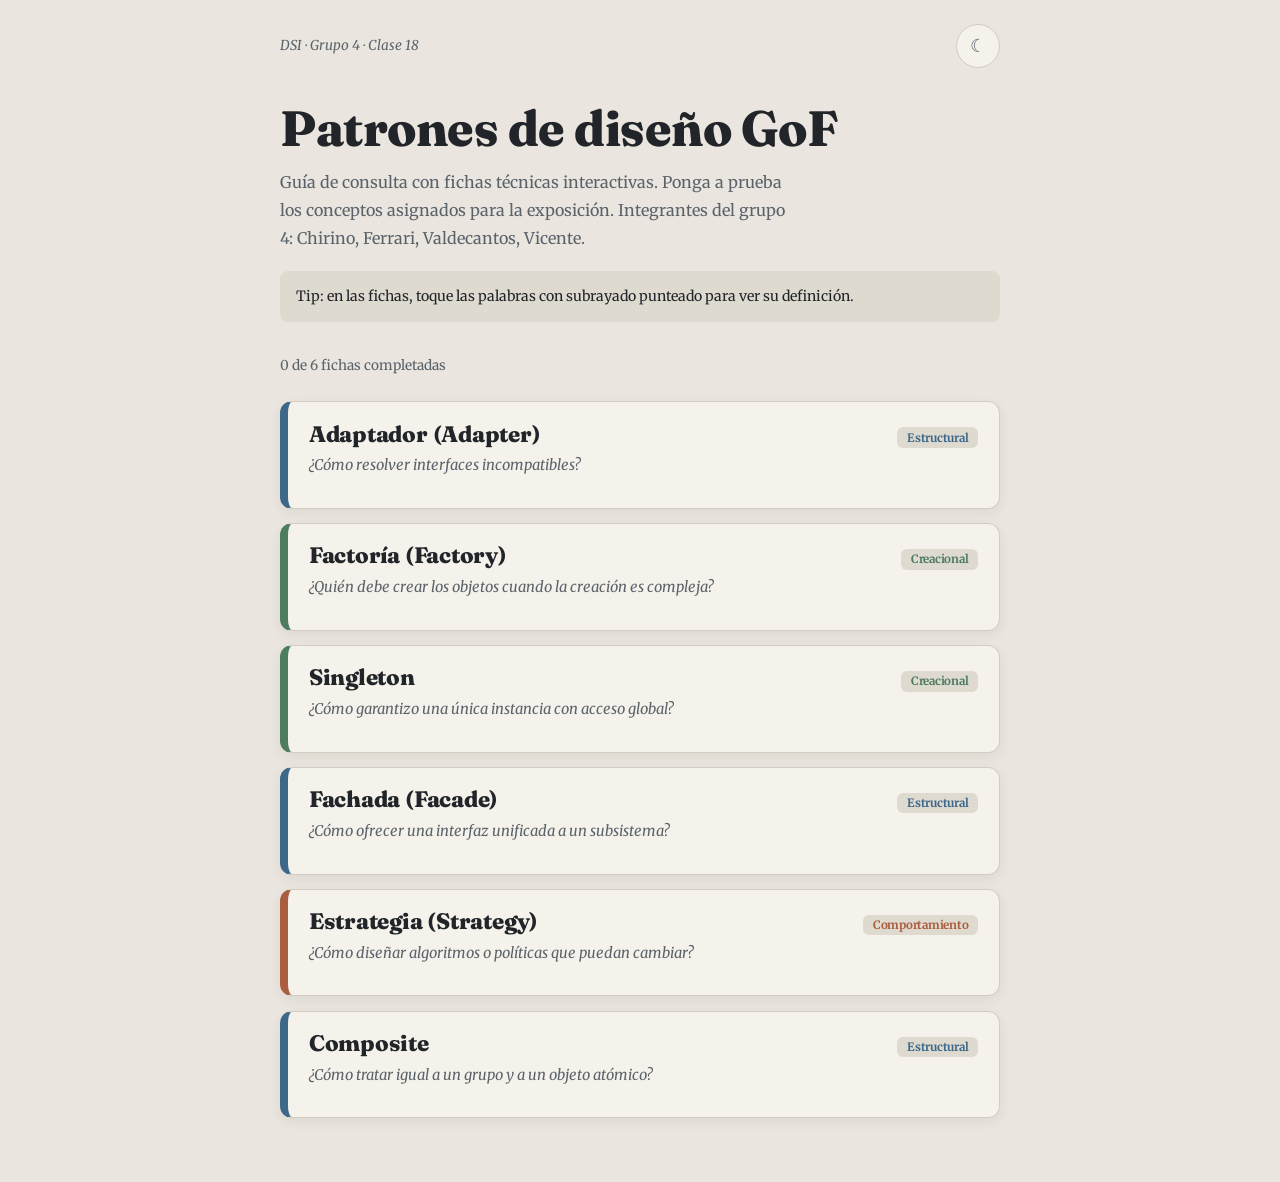
==== commit 3ef87e74: "Update index.html" ====
--- a/index.html
+++ b/index.html
@@ -3,7 +3,7 @@
 <head>
   <meta charset="UTF-8">
   <meta name="viewport" content="width=device-width, initial-scale=1, viewport-fit=cover">
-  <title>Patrones GoF — Fichas de estudio</title>
+  <title>Grupo 4 — Patrones GoF — Fichas de estudio</title>
   <link rel="preconnect" href="https://fonts.googleapis.com">
   <link rel="preconnect" href="https://fonts.gstatic.com" crossorigin>
   <link href="https://fonts.googleapis.com/css2?family=Fraunces:opsz,wght@9..144,700..900&family=Merriweather:ital,wght@0,300;0,400;0,700;1,300&family=JetBrains+Mono:wght@400;500&display=swap" rel="stylesheet">
@@ -18,16 +18,16 @@
 <body>
   <main class="wrap">
     <div class="top">
-      <span class="brand">DSI · Cátedra de Diseño · Clase 18</span>
+      <span class="brand">DSI · Grupo 4 · Clase 18</span>
       <button class="theme-toggle" type="button" aria-label="Cambiar tema"><span aria-hidden="true">◐</span></button>
     </div>
 
     <header class="hero">
-      <h1>Seis patrones, un problema cada uno</h1>
-      <p>Cada ficha empieza por el problema, después muestra la solución y termina con una pregunta para que compruebes lo aprendido.</p>
+      <h1>Patrones de diseño GoF</h1>
+      <p>Guía de consulta con fichas técnicas interactivas. Ponga a prueba los conceptos asignados para la exposición. Integrantes del grupo 4: Chirino, Ferrari, Valdecantos, Vicente.</p>
     </header>
 
-    <p class="hint">Tip: en las fichas, tocá las palabras con subrayado punteado para ver su definición.</p>
+    <p class="hint">Tip: en las fichas, toque las palabras con subrayado punteado para ver su definición.</p>
     <p class="progress" aria-live="polite">0 de 6 fichas completadas</p>
 
     <ul class="list">
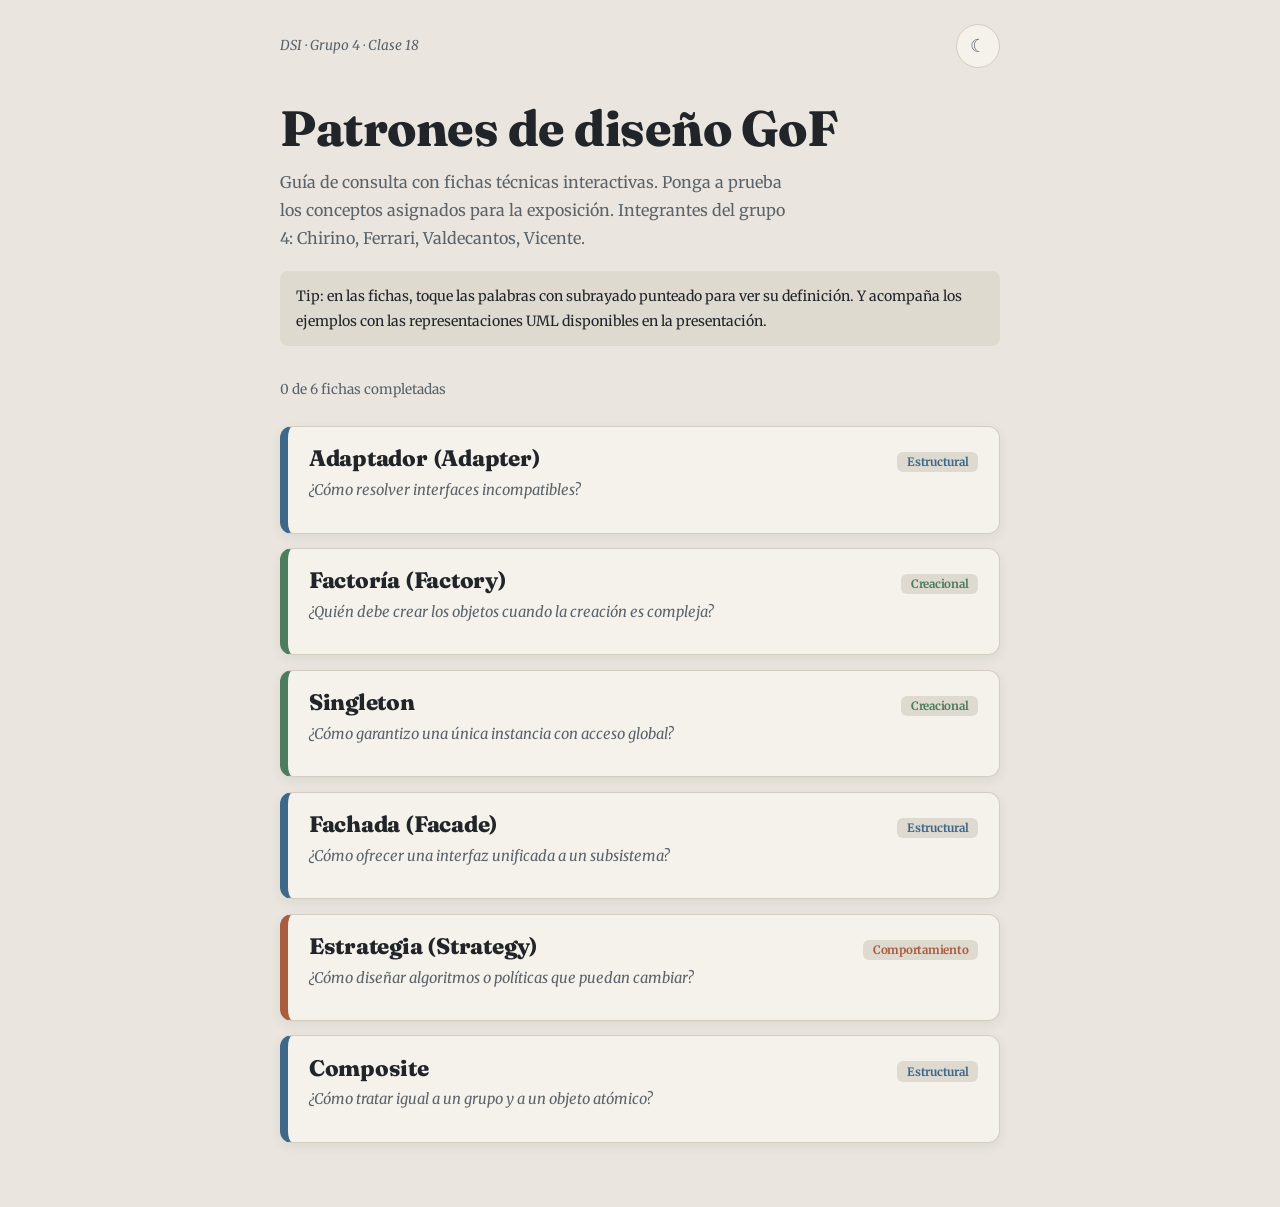
==== commit 7ea4ffdf: "ULTIMA VERSION PARA LA PRESENTACION" ====
--- a/index.html
+++ b/index.html
@@ -27,7 +27,7 @@
       <p>Guía de consulta con fichas técnicas interactivas. Ponga a prueba los conceptos asignados para la exposición. Integrantes del grupo 4: Chirino, Ferrari, Valdecantos, Vicente.</p>
     </header>
 
-    <p class="hint">Tip: en las fichas, toque las palabras con subrayado punteado para ver su definición.</p>
+    <p class="hint">Tip: en las fichas, toque las palabras con subrayado punteado para ver su definición. Y acompaña los ejemplos con las representaciones UML disponibles en la presentación.</p>
     <p class="progress" aria-live="polite">0 de 6 fichas completadas</p>
 
     <ul class="list">
